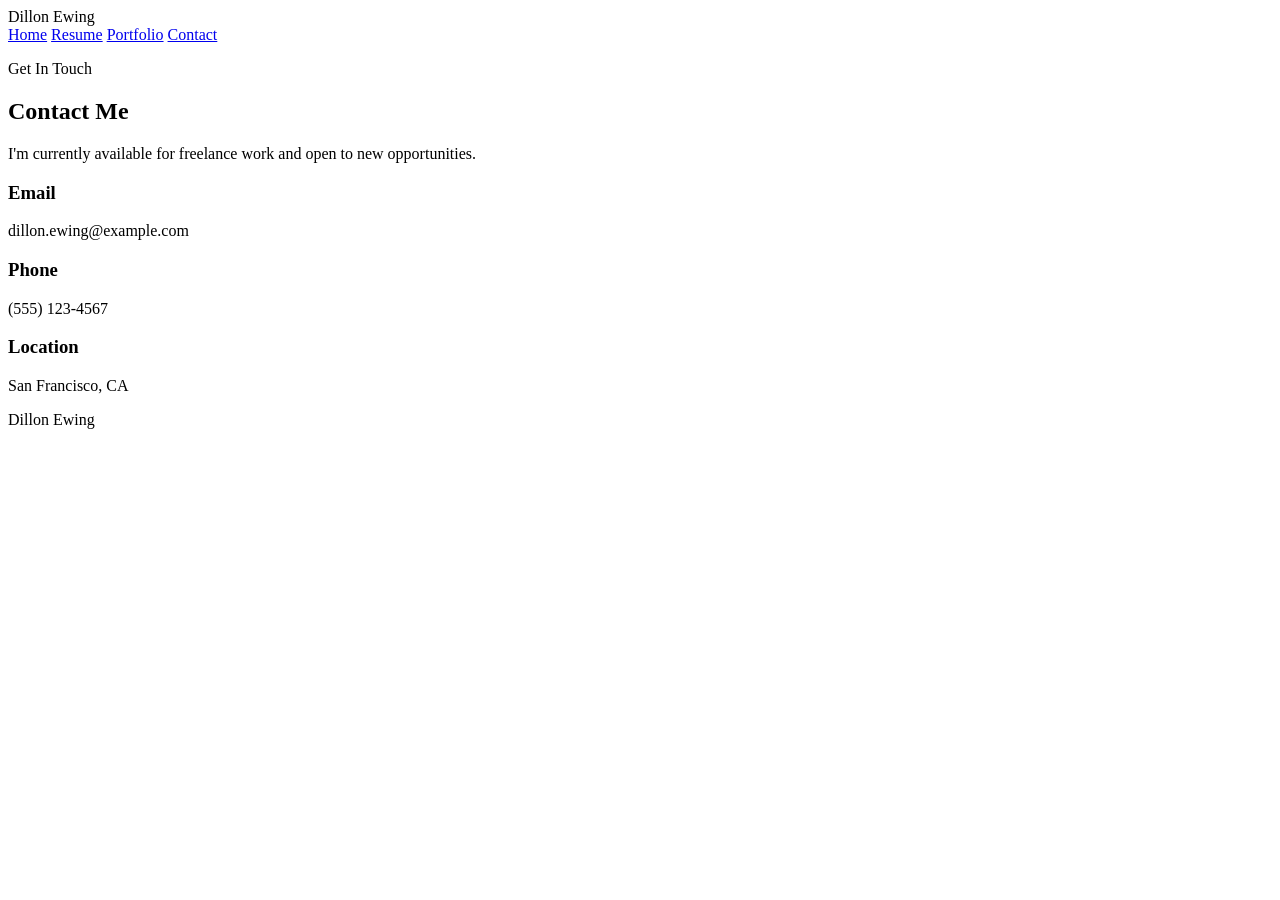
==== contact.html @ fa50598e "Basic HTML Done" ====
<!DOCTYPE html>
<html lang="en">
    <head>
        <meta charset="UTF-8">
        <meta name="viewport" content="width=device-width, initial-scale=1.0">
        <title>Contact | Dillon Ewing</title>
        <link rel="stylesheet" href="styles.css">
    </head>
    <body>
        <header class="site-header">
            <div class="container nav">
                <div class="brand">Dillon Ewing</div>
                <nav>
                    <a href="index.html">Home</a>                
                    <a href="resume.html">Resume</a>
                    <a href="projects.html">Portfolio</a>
                    <a href="contact.html" class="active">Contact</a>
                </nav>
            </div>
        </header>

        <main class="container page-content">
            <section>
                <p class="eyebrow">Get In Touch</p>
                <h1>Contact Me</h1>
                <p>
                    I'm currently available for freelance work and open to new opportunities.
                </p>
            </section>

            <section class="contact-info">
                <div class="info-card">
                    <h3>Email</h3>
                    <p>dillon.ewing@example.com</p>
                </div>

                <div class="info-card">
                    <h3>Phone</h3>
                    <p>(555) 123-4567</p>
                </div>

                <div class="info-card">
                    <h3>Location</h3>
                    <p>San Francisco, CA</p>
                </div>
            </section>

            <!--<section class="contact-form">
                <form action="#" method="POST">
                    <div class="form-group">
                        <label for="name">Name</label>
                        <input type="text" id="name" name="name" required>
                    </div>

                    <div class="form-group">
                        <label for="email">Email</label>
                        <input type="email" id="email" name="email" required>
                    </div>

                    <div class="form-group">
                        <label for="message">Message</label>
                        <textarea id="message" name="message" rows="5" required></textarea>
                    </div>

                    <button type="submit">Send Message</button>
                </form>
            </section>-->
        </main>

        <footer class="site-footer">
            <div class="container">
                <p>Dillon Ewing</p>
            </div>
        </footer>
    </body>
</html>
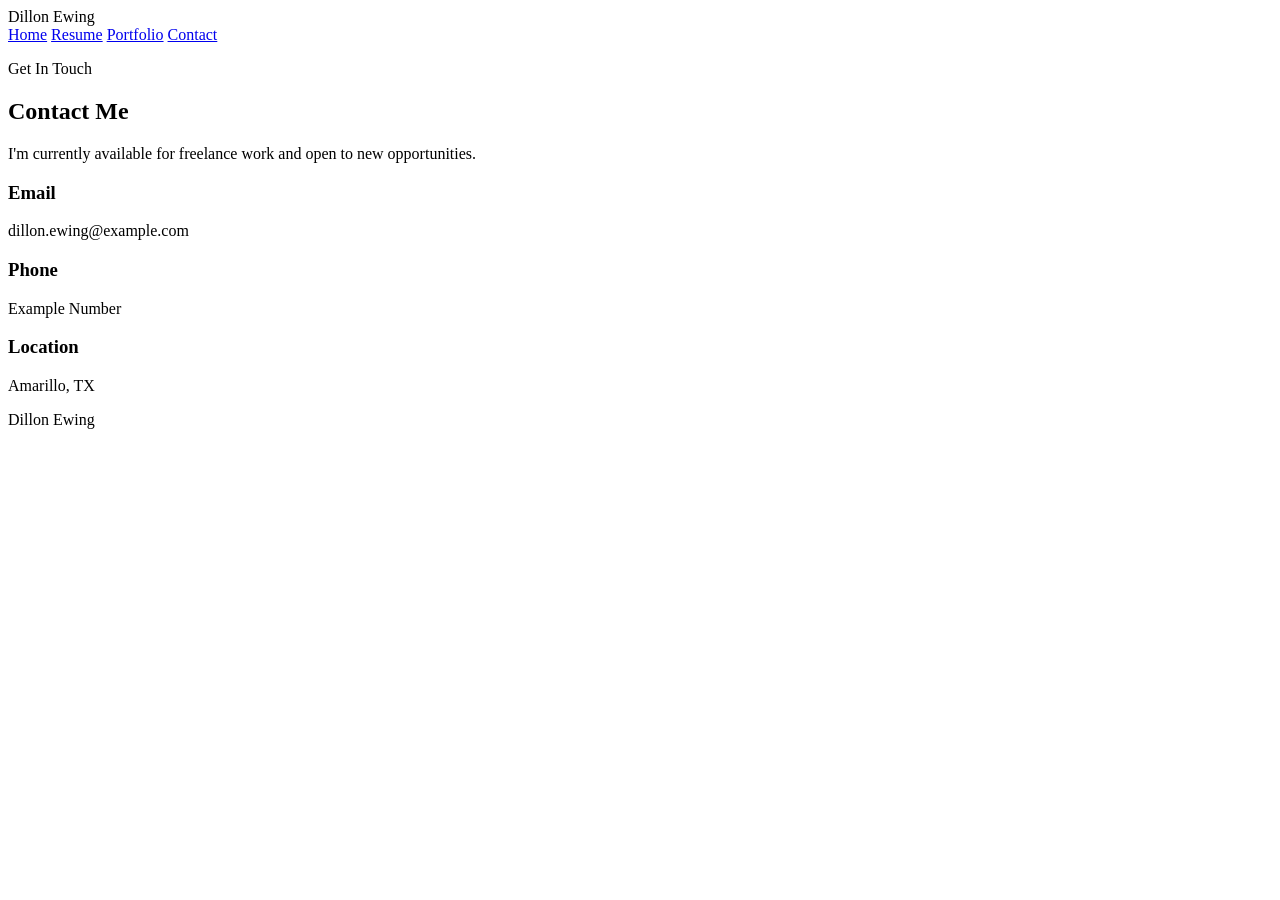
==== commit 065b65e8: "Changes to content" ====
--- a/contact.html
+++ b/contact.html
@@ -36,12 +36,12 @@
 
                 <div class="info-card">
                     <h3>Phone</h3>
-                    <p>(555) 123-4567</p>
+                    <p>Example Number</p>
                 </div>
 
                 <div class="info-card">
                     <h3>Location</h3>
-                    <p>San Francisco, CA</p>
+                    <p>Amarillo, TX</p>
                 </div>
             </section>
 
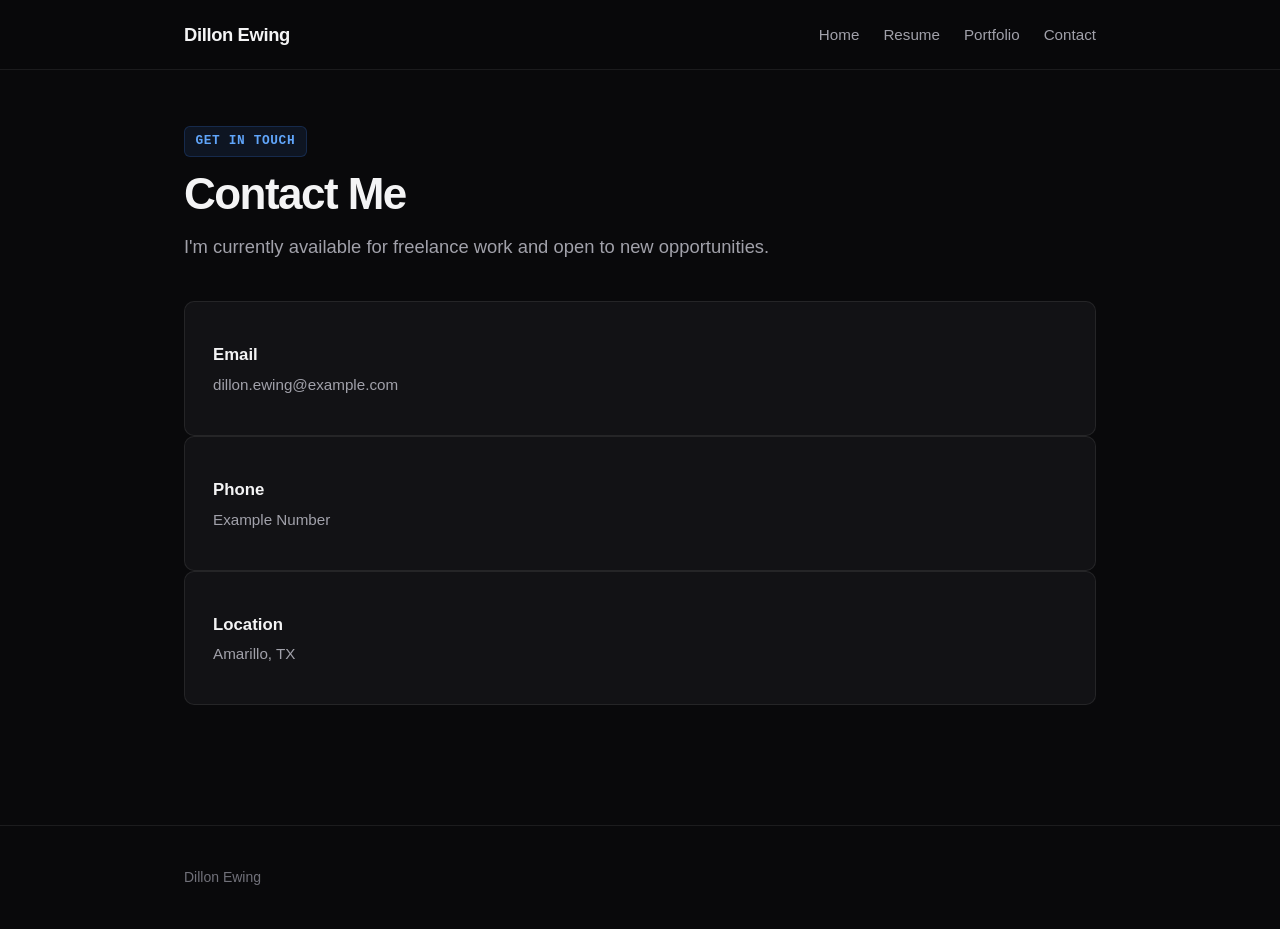
==== commit 069d289b: "CSS Inspo" ====
--- a/contact.html
+++ b/contact.html
@@ -3,6 +3,7 @@
     <head>
         <meta charset="UTF-8">
         <meta name="viewport" content="width=device-width, initial-scale=1.0">
+        <link rel="stylesheet" href="style.css">
         <title>Contact | Dillon Ewing</title>
         <link rel="stylesheet" href="styles.css">
     </head>
--- a/styles.css
+++ b/styles.css
@@ -0,0 +1,213 @@
+:root {
+  --bg-canvas: #09090b;
+  --bg-surface: #121215;
+  --bg-surface-hover: #18181b;
+  --bg-subtle: #1c1c21;
+
+  --border-subtle: rgba(255, 255, 255, 0.08);
+  --border-hover: rgba(255, 255, 255, 0.2);
+  --border-focus: #3b82f6;
+
+  --text-primary: #f4f4f5;
+  --text-secondary: #a1a1aa;
+  --text-muted: #71717a;
+
+  --font-sans: -apple-system, BlinkMacSystemFont, "Segoe UI", Roboto, Helvetica, Arial, sans-serif;
+  --font-mono: ui-monospace, SFMono-Regular, Menlo, Monaco, Consolas, monospace;
+
+  --max-width: 960px;
+  --radius-sm: 6px;
+  --radius-md: 10px;
+}
+
+*, *::before, *::after {
+  box-sizing: border-box;
+  margin: 0;
+  padding: 0;
+}
+
+html {
+  color-scheme: dark;
+  scroll-behavior: smooth;
+}
+
+body {
+  background-color: var(--bg-canvas);
+  color: var(--text-secondary);
+  font-family: var(--font-sans);
+  font-size: 1rem;
+  line-height: 1.6;
+  -webkit-font-smoothing: antialiased;
+}
+
+.container {
+  width: 100%;
+  max-width: var(--max-width);
+  margin-inline: auto;
+  padding-inline: 1.5rem;
+}
+
+.site-header {
+  border-bottom: 1px solid var(--border-subtle);
+  background-color: rgba(9, 9, 11, 0.85);
+  backdrop-filter: blur(8px);
+  position: sticky;
+  top: 0;
+  z-index: 100;
+}
+
+.site-header .nav {
+  display: flex;
+  justify-content: space-between;
+  align-items: center;
+  padding-block: 1.25rem;
+}
+
+.brand {
+  font-size: 1.15rem;
+  font-weight: 700;
+  color: var(--text-primary);
+  letter-spacing: -0.02em;
+}
+
+nav {
+  display: flex;
+  gap: 1.5rem;
+}
+
+nav a {
+  color: var(--text-secondary);
+  text-decoration: none;
+  font-size: 0.95rem;
+  font-weight: 500;
+  transition: color 0.15s ease;
+}
+
+nav a:hover {
+  color: var(--text-primary);
+}
+
+.page-content {
+  padding-block: 3.5rem;
+}
+
+.eyebrow {
+  display: inline-block;
+  font-family: var(--font-mono);
+  font-size: 0.8rem;
+  font-weight: 600;
+  text-transform: uppercase;
+  letter-spacing: 0.05em;
+  color: #60a5fa;
+  background-color: rgba(59, 130, 246, 0.1);
+  border: 1px solid rgba(59, 130, 246, 0.2);
+  border-radius: var(--radius-sm);
+  padding: 0.25rem 0.65rem;
+  margin-bottom: 0.75rem;
+}
+
+h1 {
+  font-size: 2.75rem;
+  font-weight: 700;
+  line-height: 1.15;
+  color: var(--text-primary);
+  letter-spacing: -0.035em;
+  margin-bottom: 0.75rem;
+}
+
+.page-content > section:first-child p:not(.eyebrow) {
+  font-size: 1.15rem;
+  color: var(--text-secondary);
+  max-width: 65ch;
+  margin-bottom: 2.5rem;
+}
+
+.info-grid {
+  display: grid;
+  grid-template-columns: repeat(auto-fit, minmax(280px, 1fr));
+  gap: 1.5rem;
+}
+
+.info-card {
+  background-color: var(--bg-surface);
+  border: 1px solid var(--border-subtle);
+  border-radius: var(--radius-md);
+  padding: 1.75rem;
+  display: flex;
+  flex-direction: column;
+  transition: border-color 0.2s ease, transform 0.2s ease;
+}
+
+.info-card:hover {
+  border-color: var(--border-hover);
+  transform: translateY(-2px);
+}
+
+.info-card h2 {
+  font-size: 1.35rem;
+  font-weight: 600;
+  color: var(--text-primary);
+  letter-spacing: -0.02em;
+  margin-bottom: 1rem;
+  padding-bottom: 0.5rem;
+  border-bottom: 1px solid var(--border-subtle);
+}
+
+.info-card h3 {
+  font-size: 1.05rem;
+  font-weight: 600;
+  color: var(--text-primary);
+  margin-top: 0.75rem;
+  margin-bottom: 0.25rem;
+}
+
+.info-card p {
+  font-size: 0.95rem;
+  color: var(--text-secondary);
+  line-height: 1.55;
+  margin-bottom: 0.65rem;
+}
+
+.info-card a {
+  display: inline-flex;
+  align-items: center;
+  gap: 0.35rem;
+  color: #93c5fd;
+  text-decoration: none;
+  font-size: 0.925rem;
+  font-weight: 500;
+  margin-top: 0.5rem;
+  transition: color 0.15s ease;
+}
+
+.info-card a:hover {
+  color: #bfdbfe;
+  text-decoration: underline;
+}
+
+.site-footer {
+  border-top: 1px solid var(--border-subtle);
+  padding-block: 2.5rem;
+  margin-top: 4rem;
+}
+
+.site-footer p {
+  color: var(--text-muted);
+  font-size: 0.875rem;
+}
+
+@media (max-width: 640px) {
+  h1 {
+    font-size: 2.15rem;
+  }
+
+  .site-header .nav {
+    flex-direction: column;
+    align-items: flex-start;
+    gap: 0.75rem;
+  }
+
+  nav {
+    gap: 1rem;
+  }
+}
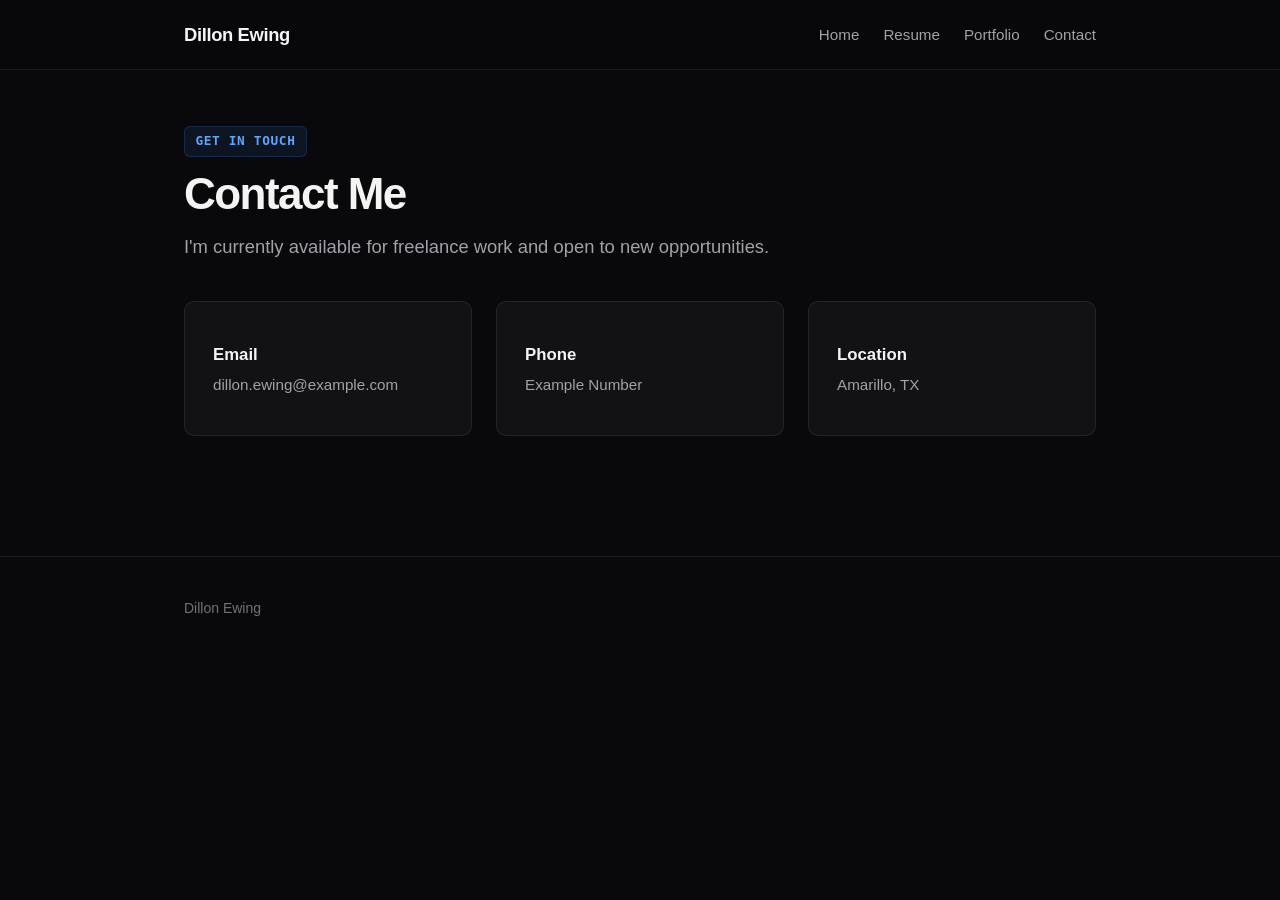
==== commit 34aec506: "Updated CSS logic on some pages to be identical. Changed some information for project page. Ready fo" ====
--- a/contact.html
+++ b/contact.html
@@ -3,7 +3,6 @@
     <head>
         <meta charset="UTF-8">
         <meta name="viewport" content="width=device-width, initial-scale=1.0">
-        <link rel="stylesheet" href="style.css">
         <title>Contact | Dillon Ewing</title>
         <link rel="stylesheet" href="styles.css">
     </head>
@@ -29,7 +28,7 @@
                 </p>
             </section>
 
-            <section class="contact-info">
+            <section class="info-grid">
                 <div class="info-card">
                     <h3>Email</h3>
                     <p>dillon.ewing@example.com</p>
